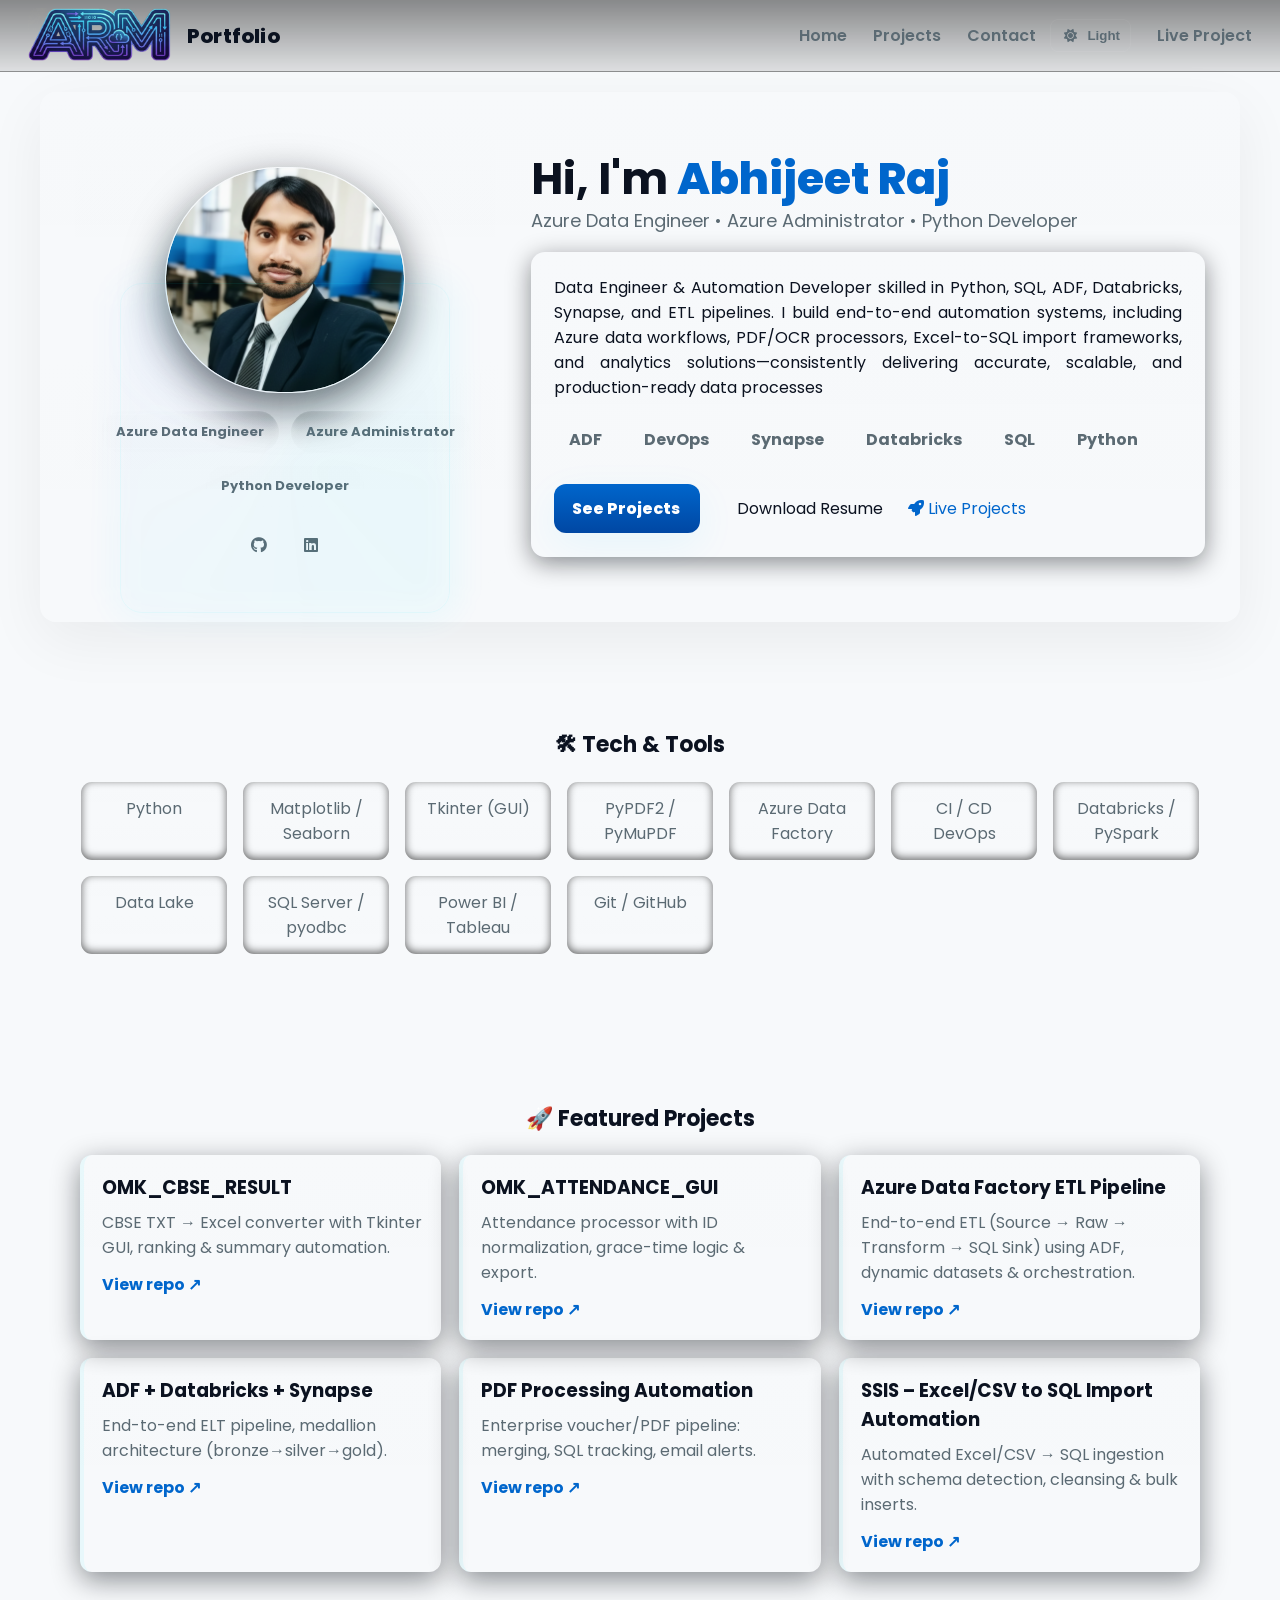
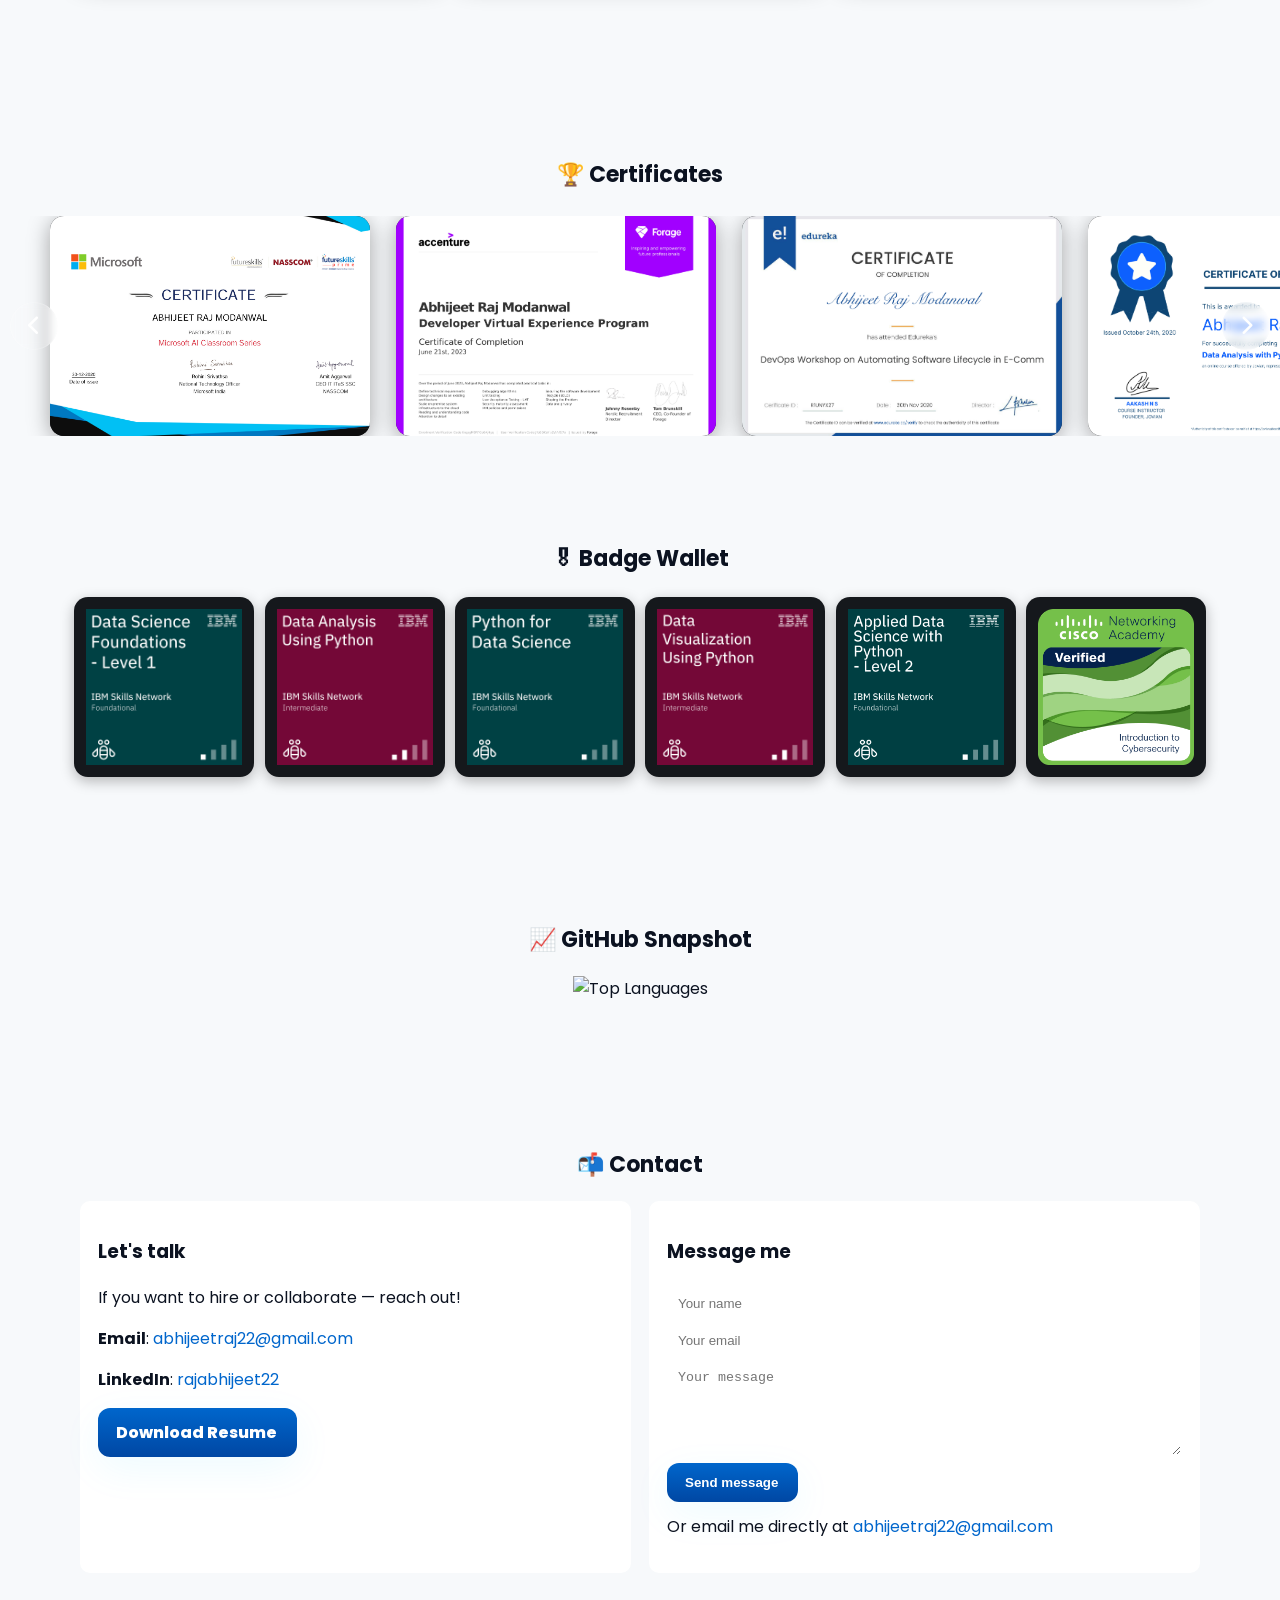
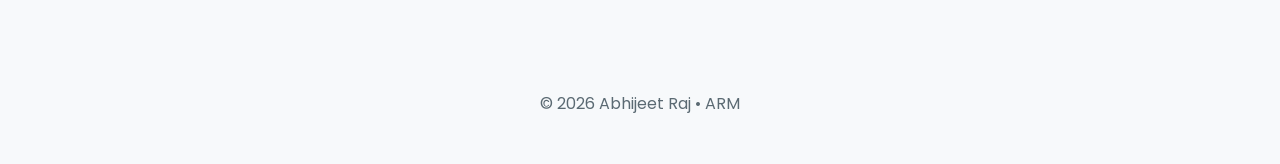
==== index.html @ b3da2319 "Update index.html" ====
<!doctype html>
<html lang="en">
<head>
  <meta charset="utf-8" />
  <meta name="viewport" content="width=device-width,initial-scale=1" />
  <title>Abhijeet Raj — Azure Data Engineer Azure Administrator & Python Developer</title>
  <meta name="description" content="Abhijeet Raj — Azure Data Engineer, Python developer, ETL, Pipelines, ADF, Databricks, Synapse, Blob Storage, Terraform, Power BI, Tableau, Git, GitHub, SQL Server, SQLite, pyodbc, SQL Agent." />
  <meta name="theme-color" content="#0b0d10" />

  <!-- Open Graph / Social -->
  <meta property="og:title" content="Abhijeet Raj — Azure Data Engineer Azure Administrator & Python Developer" />
  <meta property="og:description" content="Data Engineer & Automation Developer skilled in Python, SQL, ADF, Databricks, Synapse, and ETL pipelines. I build end-to-end automation systems, including Azure data workflows, PDF/OCR processors, Excel-to-SQL import frameworks, and analytics solutions—consistently delivering accurate, scalable, and production-ready data processes." />
  <meta name="keywords" content="Data Engineer, Automation Developer, skilled, Python, SQL, ADF, Databricks, Synapse, and, ETL, pipelines., build, end-to-end, automation systems, including, Azure, data, workflows, PDF, OCR, processors, Excel, SQL, import, frameworks, analytics, solutions, consistently, delivering, accurate, scalable, production, ready, data processes" />
  <meta name="author" content="Abhijeet Raj" />
  <meta property="og:type" content="website" />
  <meta property="og:url" content="https://abhijeetraj22.github.io/abhijeetraj22/" />
  <meta property="og:site_name" content="Abhijeet Raj Modanwal Portfolio" />
    <!-- Schema.org for Google -->
  <meta itemprop="name" content="Abhijeet Raj — Azure Data Engineer, Azure Administrator & Python Developer" />
  <meta itemprop="description" content="I build scalable Azure ETL/ELT pipelines, PDF/OCR automation, and data workflows using Python, SQL, ADF, Databricks and Synapse." />
    <!-- Use a FULL URL for the image -->
  <link itemprop="image" content="https://abhijeetraj22.github.io/abhijeetraj22/assets/images/arm_logo22.png" />
  <link rel="icon" type="image/png" sizes="32x32" href="https://abhijeetraj22.github.io/abhijeetraj22/assets/images/ARM_img.png" />
  <link rel="icon" type="image/png" sizes="16x16" href="https://abhijeetraj22.github.io/abhijeetraj22/assets/images/ARM_img.png" />
  <link rel="apple-touch-icon" sizes="180x180" href="https://abhijeetraj22.github.io/abhijeetraj22/assets/images/ARM_img.png" />
    <!-- Use a FULL URL for the image -->
  <meta property="og:image" content="https://abhijeetraj22.github.io/abhijeetraj22/assets/images/arm_logo22.png" />
  <meta property="og:image:type" content="image/png" />
  <meta property="og:image:width" content="1200" />
  <meta property="og:image:height" content="630" />
  <meta property="og:image:alt" content="Profile image of Abhijeet Raj — Azure Data Engineer & Python Developer" />
  <meta property="og:locale" content="en_IN" />

  <!-- Twitter Card -->
  <meta name="twitter:card" content="summary_large_image" />
  <meta name="twitter:title" content="Abhijeet Raj — Azure Data Engineer, Azure Administrator & Python Developer" />
  <meta name="twitter:description" content="I build scalable Azure ETL/ELT pipelines, PDF/OCR automation, and data workflows using Python, SQL, ADF, Databricks and Synapse." />
  <meta name="twitter:image" content="https://abhijeetraj22.github.io/abhijeetraj22/assets/images/arm_logo22.png" />

  <!-- Google fonts -->
  <link href="https://fonts.googleapis.com/css2?family=Poppins:wght@300;400;600;700&display=swap" rel="stylesheet">

  <!-- Font Awesome -->
  <link rel="stylesheet" href="https://cdnjs.cloudflare.com/ajax/libs/font-awesome/6.5.0/css/all.min.css">

  <!-- Stylesheet -->
  <link rel="stylesheet" href="assets/css/styles.css" />
</head>
<body>

  <!-- Particles background -->
  <div id="particles-js" aria-hidden="true"></div>

  <!-- Top navigation -->
  <nav class="nav" role="navigation" aria-label="Main navigation">
    <div class="nav-left">
      <img id="logo" src="assets/images/arm_logo22.png" alt="logo" onerror="this.style.display='none'"/>
      <a class="brand" href="index.html">Portfolio</a>
    </div>

    <div class="nav-right" role="menubar">
      <a role="menuitem" href="index.html">Home</a>
      <a role="menuitem" href="projects.html">Projects</a>
      <a role="menuitem" href="#contact">Contact</a>

      <!-- Theme toggle (dark/light) -->
      <button id="theme-toggle" class="theme-btn" aria-label="Toggle theme">
        <i id="theme-icon" class="fa fa-moon"></i>
        <span id="theme-text" style="font-weight:700">Dark</span>
      </button>

      <a role="menuitem" href="https://abhijeetraj22.github.io/live_projects/">Live Project</a>
    </div>
  </nav>

  <!-- HERO -->
  <header class="hero" role="banner">
    <div class="hero-inner container fade-in-up" role="region" aria-label="Introduction">
      <!-- LEFT: Profile visual (combined images) -->
      <div class="profile-card" aria-hidden="false">
        <!-- blurred saturated background uses proTest2.png -->
        <div class="profile-bg" style="background-image:url('assets/images/proTest2.png');" aria-hidden="true"></div>

        <!-- halo/texture (uses proTest.png for texture while main photo uses same image) -->
        <div class="profile-halo" aria-hidden="true"></div>

        <!-- animated frame ring -->
        <div class="animated-frame" aria-hidden="true"></div>

        <!-- inner content on top -->
        <div class="profile-inner">
          <div class="profile-frame" role="img" aria-label="Profile photo of Abhijeet Raj">
            <img src="assets/images/ARM_img.png" alt="Abhijeet Raj — profile" onerror="this.src='https://images.unsplash.com/photo-1544005313-94ddf0286df2?q=80&w=600&auto=format&fit=crop&ixlib=rb-4.0.3&s=8c1d6a3e2b8d3f2f9a85b1f2f3c4e6b7'">
          </div>

          <div class="profile-meta" role="list" aria-label="Roles">
            <div class="meta-pill" role="listitem">Azure Data Engineer</div>
            <div class="meta-pill" role="listitem">Azure Administrator</div>
            <div class="meta-pill" role="listitem">Python Developer</div>
            <!-- <div class="meta-pill" role="listitem">ETL</div>
            <div class="meta-pill" role="listitem">Power BI</div>-->
          </div>

          <div class="social-ico" aria-hidden="false">
            <a href="https://github.com/abhijeetraj22" target="_blank" rel="noopener" aria-label="GitHub"><i class="fab fa-github"></i></a>
            <a href="https://www.linkedin.com/in/rajabhijeet22" target="_blank" rel="noopener" aria-label="LinkedIn"><i class="fab fa-linkedin"></i></a>
          </div>
        </div>
      </div>

      <!-- RIGHT: Headline & CTA -->
      <div class="hero-right">
        <div class="hero-head">
          <h1>Hi, I'm <span class="title-strong">Abhijeet Raj</span></h1>
          <p class="lead">Azure Data Engineer  • Azure Administrator • Python Developer</p>
        </div>

        <div class="highlight-card" role="article" aria-label="Summary">
          <p style="margin:0 0 8px; text-align: justify;">Data Engineer & Automation Developer skilled in Python, SQL, ADF, Databricks, Synapse, and ETL pipelines. I build end-to-end automation systems, including Azure data workflows, PDF/OCR processors, Excel-to-SQL import frameworks, and analytics solutions—consistently delivering accurate, scalable, and production-ready data processes</p>

          <div class="skills-row" aria-hidden="false">
            <div class="chip">ADF</div>
            <div class="chip">DevOps</div>
            <div class="chip">Synapse</div>
            <div class="chip">Databricks</div>
            <div class="chip">SQL</div>
            <div class="chip">Python</div>
          </div>
          <div class="cta" style="margin-top:20px">
            <a class="btn" href="projects.html">See Projects</a>
            <a class="btn-outline" href="assets/images/AbhijeetRajModanwal.pdf" download>Download Resume</a>
              <!-- LIVE PROJECT BUTTON -->
            <a class="btn-live" href="https://abhijeetraj22.github.io/live_projects/" target="_blank" rel="noopener">
               <i class="fa-solid fa-rocket"></i> Live Projects
            </a>
          </div>
        </div>
      </div>
    </div>
  </header>

  <!-- Tech & Tools -->
  <section class="section container" aria-labelledby="skills-title">
    <h2 id="skills-title" class="section-title">🛠 Tech & Tools</h2>
    <div class="grid skills-grid" role="list">
      <div class="skill" role="listitem">Python</div>
      <div class="skill" role="listitem">Matplotlib / Seaborn</div>
      <div class="skill" role="listitem">Tkinter (GUI)</div>
      <div class="skill" role="listitem">PyPDF2 / PyMuPDF</div>
      <div class="skill" role="listitem">Azure Data Factory</div>
      <div class="skill" role="listitem">CI / CD DevOps</div>
      <div class="skill" role="listitem">Databricks / PySpark</div>
      <div class="skill" role="listitem">Data Lake</div>
      <div class="skill" role="listitem">SQL Server / pyodbc</div>
      <div class="skill" role="listitem">Power BI / Tableau</div>
      <div class="skill" role="listitem">Git / GitHub</div>
    </div>
  </section>

  <!-- Featured projects -->
  <section class="section container" aria-labelledby="projects-title">
    <h2 id="projects-title" class="section-title">🚀 Featured Projects</h2>
    <div class="projects-grid">
      <article class="proj-card">
        <h3>OMK_CBSE_RESULT</h3>
        <p>CBSE TXT → Excel converter with Tkinter GUI, ranking & summary automation.</p>
        <a class="link" href="https://github.com/abhijeetraj22/OMK_CBSE_RESULT" target="_blank" rel="noopener">View repo ↗</a>
      </article>

      <article class="proj-card">
        <h3>OMK_ATTENDANCE_GUI</h3>
        <p>Attendance processor with ID normalization, grace-time logic & export.</p>
        <a class="link" href="https://github.com/abhijeetraj22/OMK_ATTENDANCE_GUI" target="_blank" rel="noopener">View repo ↗</a>
      </article>

      <article class="proj-card">
        <h3>Azure Data Factory ETL Pipeline</h3>
        <p>End-to-end ETL (Source → Raw → Transform → SQL Sink) using ADF, dynamic datasets & orchestration.</p>
        <a class="link" href="https://github.com/abhijeetraj22/AzureDataFactoryETL-Project" target="_blank" rel="noopener">View repo ↗</a>
      </article>

      <article class="proj-card">
        <h3>ADF + Databricks + Synapse</h3>
        <p>End-to-end ELT pipeline, medallion architecture (bronze→silver→gold).</p>
        <a class="link" href="https://github.com/abhijeetraj22/Azure-Data-Pipeline-with-ADF-Databricks-Synapse" target="_blank" rel="noopener">View repo ↗</a>
      </article>

      <article class="proj-card">
        <h3>PDF Processing Automation</h3>
        <p>Enterprise voucher/PDF pipeline: merging, SQL tracking, email alerts.</p>
        <a class="link" href="https://github.com/abhijeetraj22/PDF-Processing-Automation-Ballard-Spahr-" target="_blank" rel="noopener">View repo ↗</a>
      </article>

      <article class="proj-card">
        <h3>SSIS – Excel/CSV to SQL Import Automation</h3>
        <p>Automated Excel/CSV → SQL ingestion with schema detection, cleansing & bulk inserts.</p>
        <a class="link" href="https://github.com/abhijeetraj22/Excel-CSV-to-SQL-Import-Automation" target="_blank" rel="noopener">View repo ↗</a>
      </article>
    </div>
  </section>

  <!-- Certificates Slider -->
  <section class="section container" aria-labelledby="skills-title"></section>
  <h2 class="section-title">🏆 Certificates</h2>
  <div class="cert-slider">
    <div class="cert-arrow left" id="cert-left"><i class="fa fa-chevron-left"></i></div>
    <div class="cert-arrow right" id="cert-right"><i class="fa fa-chevron-right"></i></div>

    <div class="cert-track" id="cert-track">
      
      <!-- Slide 1 -->
      <div class="cert-slide" data-link="">
        <img src="assets/images/Certificate/Microsoft_Certificate.jpg" alt="Deep Learning Certificate 3">
      </div>
      <!-- Slide 2 -->
      <div class="cert-slide" data-link="https://forage-uploads-prod.s3.amazonaws.com/completion-certificates/Accenture%20Nordics/PxenP4rHNE6Bh4nQz_Accenture%20Nordics_JYoSQCsYis2WNfS7e_1687340352254_completion_certificate.pdf">
        <img src="assets/images/Certificate/accenture_certificate.jpg" alt="Deep Learning Certificate 1">
      </div>

      <!-- Slide 3 -->
      <div class="cert-slide" data-link="https://www.edureka.co/lms/certificate/f158cc0b8099317b2bd20706a97b3116">
        <img src="assets/images/Certificate/edureka_certificate.jpg" alt="Deep Learning Certificate 2">
      </div>

      <!-- Slide 4 -->
      <div class="cert-slide" data-link="https://jovian.ai/certificate/MFQTGMRSGI">
        <img src="assets/images/Certificate/Jovian_certificate.jpg" alt="Deep Learning Certificate 3">
      </div> 
      
      <!-- Slide 5 -->
      <div class="cert-slide" data-link="https://forage-uploads-prod.s3.amazonaws.com/completion-certificates/Tata/MyXvBcppsW2FkNYCX_Tata_JYoSQCsYis2WNfS7e_1687176676853_completion_certificate.pdf">
        <img src="assets/images/Certificate/tata_certificate.jpg" alt="Deep Learning Certificate 3">
      </div>

      <!-- Slide 6 -->
      <div class="cert-slide" data-link="https://github.com/abhijeetraj22/Microsoft-Learn-AI-Skills-Challenge?tab=readme-ov-file">
        <img src="assets/images/Certificate/Microsoft_Learn_AI_Skills_Challenge.png" alt="Deep Learning Certificate 3">
      </div>

      <!-- Slide 7 -->
      <div class="cert-slide" data-link="https://jovian.ai/certificate/MFQTIMZUGY">
        <img src="assets/images/Certificate/jovian_DL_certificate.jpg" alt="Deep Learning Certificate 3">
      </div> 

      <!-- Add more slides easily -->
    </div>
  </div>
</section>

<section class="section container" id="badges">
  <h2 class="section-title">🎖 Badge Wallet</h2>

  <div class="badge-grid">
    <!-- Badge Item -->
    <a href="https://www.credly.com/badges/c41a3c56-22c8-40c7-a539-482e42f8c94c" target="_blank" class="badge-card" rel="noopener noreferrer">
      <img src="assets/images/Badge/IBM_DS_Foundation_Badge.png" alt="Badge 1">
    </a>

    <a href="https://www.credly.com/badges/489dec48-178a-4e06-9b0c-b6e43a2f98be" target="_blank" class="badge-card" rel="noopener noreferrer">
      <img src="assets/images/Badge/IBM_DA_Python_Badge.png" alt="Badge 2">
    </a>

    <a href="https://www.credly.com/badges/6e94b4c3-69ea-466d-aed5-c3a4d6748ba3" target="_blank" class="badge-card" rel="noopener noreferrer">
      <img src="assets/images/Badge/IBM_DS_Python_Badge.png" alt="Badge 3">
    </a>

    <a href="https://www.credly.com/badges/ff0b43e1-13e0-45e7-876c-7ce8c6194bcf" target="_blank" class="badge-card" rel="noopener noreferrer">
      <img src="assets/images/Badge/IBM_DV_Python_Badge.png" alt="Badge 4">
    </a>

    <a href="https://www.credly.com/badges/03909557-b003-4089-995f-2289c4c92cd1" target="_blank" class="badge-card" rel="noopener noreferrer">
      <img src="assets/images/Badge/IBM_DS2_Python_Badge.png" alt="Badge 5">
    </a>

    <a href="https://www.credly.com/badges/abe54da5-29b2-47fc-b5f9-1bf09c5ed11f" target="_blank" class="badge-card" rel="noopener noreferrer">
      <img src="assets/images/Badge/Cisco_Networking_Badge.png" alt="Badge 6">
    </a>

    <!-- Add more badges easily -->
  </div>
</section>

<!-- Modal Viewer -->
<div id="img-modal" class="img-modal hidden">
  <span class="close-modal">&times;</span>
  <img class="modal-content" id="modal-img">
</div>

  <!-- GitHub Stats -->
  <section class="section container">
    <h2 class="section-title">📈 GitHub Snapshot</h2>
    <div class="stats-row" align="center">
      <img src="https://github-readme-stats.vercel.app/api/top-langs/?username=abhijeetraj22&layout=compact&theme=dark" alt="Top Languages" loading="lazy" referrerpolicy="no-referrer"/>
    </div>
  </section>

  <!-- Contact -->
  <section id="contact" class="section container" aria-labelledby="contact-title">
    <h2 id="contact-title" class="section-title">📬 Contact</h2>

    <div class="contact-grid">
      <div class="contact-card">
        <h3>Let's talk</h3>
        <p>If you want to hire or collaborate — reach out!</p>
        <p><strong>Email</strong>: <a href="mailto:abhijeetraj22@gmail.com">abhijeetraj22@gmail.com</a></p>
        <p><strong>LinkedIn</strong>: <a href="https://www.linkedin.com/in/rajabhijeet22" target="_blank" rel="noopener">rajabhijeet22</a></p>
        <a class="btn" href="assets/images/Abhijeet_Raj_Modanwal.pdf" download>Download Resume</a>
      </div>

      <div class="contact-card">
        <h3>Message me</h3>

        <form id="contact-form" action="https://formspree.io/f/xgvjjoza" method="POST" novalidate>
          <label>
            <input type="text" id="name" name="name" placeholder="Your name" required aria-required="true" />
            <span class="error" id="name-error" aria-live="polite"></span>
          </label>

          <label>
            <input type="email" id="email" name="email" placeholder="Your email" required aria-required="true" />
            <span class="error" id="email-error" aria-live="polite"></span>
          </label>

          <label>
            <textarea id="message" name="message" placeholder="Your message" rows="5" required aria-required="true"></textarea>
            <span class="error" id="message-error" aria-live="polite"></span>
          </label>

          <button id="send-btn" class="btn" type="submit" aria-label="Send message">
            <span class="btn-text">Send message</span>
            <span class="loader" id="btn-loader" role="status" aria-hidden="true"></span>
          </button>

          <p class="muted" style="margin-top:12px">Or email me directly at <a href="mailto:abhijeetraj22@gmail.com">abhijeetraj22@gmail.com</a></p>
        </form>

        <!-- success popup -->
        <div id="success-popup" class="popup hidden" role="dialog" aria-modal="true" aria-hidden="true">
          <div class="popup-content">
            <h3>Message Sent 🎉</h3>
            <p>Thank you! I’ll get back to you soon.</p>
            <button class="btn" id="close-popup">Close</button>
          </div>
        </div>
      </div>
    </div>
  </section>

  <footer class="footer" role="contentinfo">
    <p>© <span id="year"></span> Abhijeet Raj • ARM </p>
  </footer>

  <!-- particles.js (CDN) -->
  <script src="https://cdn.jsdelivr.net/npm/particles.js@2.0.0/particles.min.js" defer></script>

  <script src="assets/js/main.js" defer></script>
</body>
</html>
---- assets/css/styles.css ----
:root {
  --bg: #0b0d10;
  --card: #0f1720;
  --muted: #9aa0a6;
  --accent: #00e6ff; /* neon cyan */
  --accent-2: #6a9cff; /* soft blue */
  --text: #e9eef5;
  --glass: rgba(255, 255, 255, 0.03);
  --shadow-strong: rgba(2, 8, 20, 0.7);
}

/* LIGHT THEME (will be toggled with JS) */
:root.light {
  --bg: #f7f9fb;
  --card: #ffffff;
  --muted: #5b6a73;
  --accent: #0066cc;
  --accent-2: #0047a3;
  --text: #0b1220;
  --glass: rgba(0, 0, 0, 0.03);
  --shadow-strong: rgba(0, 0, 0, 0.06);
}

* {
  box-sizing: border-box;
}
html,
body {
  height: 100%;
  margin: 0;
  font-family: "Poppins", sans-serif;
  background: var(--bg);
  color: var(--text);
  -webkit-font-smoothing: antialiased;
  transition:
    background 0.28s ease,
    color 0.28s ease;
}
a {
  color: var(--accent);
  text-decoration: none;
}
img {
  max-width: 100%;
  display: block;
}
.container {
  max-width: 1200px;
  margin: 0 auto;
  padding: 40px;
}

/* particles layer - behind content */
#particles-js {
  position: fixed;
  inset: 0;
  z-index: -2;
  pointer-events: none;
}

/* nav */
.nav {
  position: fixed;
  top: 0;
  left: 0;
  right: 0;
  height: 72px;
  display: flex;
  align-items: center;
  justify-content: space-between;
  padding: 0 28px;
  background: linear-gradient(180deg, rgba(0, 0, 0, 0.45), rgba(0, 0, 0, 0.1));
  z-index: 60;
  border-bottom: 1px solid rgba(255, 255, 255, 0.03);
}
.nav .nav-left {
  display: flex;
  align-items: center;
  gap: 14px;
}
.nav img#logo {
  height: 55px;
  width: 145px;
  border-radius: 8px;
  object-fit: cover;
}
.brand {
  font-weight: 800;
  color: var(--text);
  font-size: 20px;
  letter-spacing: 0.2px;
}
.nav .nav-right {
  display: flex;
  align-items: center;
  gap: 14px;
}
.nav .nav-right a {
  margin-left: 12px;
  color: var(--muted);
  font-weight: 600;
}
.theme-btn {
  background: transparent;
  border: 1px solid rgba(255, 255, 255, 0.04);
  padding: 8px 10px;
  border-radius: 8px;
  cursor: pointer;
  color: var(--muted);
  display: inline-flex;
  align-items: center;
  gap: 8px;
}
.theme-btn i {
  width: 18px;
  text-align: center;
}

/* hero (merged premium design) */
.hero {
  min-height: 560px;
  display: flex;
  align-items: center;
  justify-content: center;
  padding-top: 92px;
  position: relative;
  z-index: 2;
}
.hero-inner {
  display: grid;
  grid-template-columns: 420px 1fr;
  gap: 36px;
  align-items: center;
  padding: 34px;
  border-radius: 16px;
  background: linear-gradient(
    180deg,
    rgba(255, 255, 255, 0.01),
    rgba(255, 255, 255, 0.005)
  );
  border: 1px solid rgba(255, 255, 255, 0.03);
  box-shadow: 0 18px 60px var(--shadow-strong);
  transition: transform 0.45s ease;
}
.hero-inner:hover {
  transform: translateY(-4px);
}

/* Left profile card */
.profile-card {
  position: relative;
  width: 100%;
  height: 460px;
  border-radius: 18px;
  padding: 22px;
  background: linear-gradient(
    180deg,
    rgba(255, 255, 255, 0.01),
    rgba(255, 255, 255, 0.005)
  );
  display: flex;
  flex-direction: column;
  align-items: center;
  justify-content: flex-start;
  overflow: visible;
}
.profile-bg {
  position: absolute;
  inset: 18px;
  border-radius: 14px;
  overflow: hidden;
  filter: blur(18px) saturate(1.05) brightness(0.34);
  opacity: 0.95;
  transform: scale(1.03);
  z-index: 1;
  background-size: cover;
  background-position: center center;
}
.profile-inner {
  position: relative;
  z-index: 3;
  width: 100%;
  height: 100%;
  display: flex;
  flex-direction: column;
  align-items: center;
  justify-content: center;
  padding-top: 18px;
}
.profile-frame {
  position: relative;
  width: 240px;
  height: 240px;
  border-radius: 999px;
  display: inline-flex;
  align-items: center;
  justify-content: center;
  overflow: hidden;
  box-shadow: 0 14px 40px rgba(3, 8, 15, 0.6);
  background: linear-gradient(
    180deg,
    rgba(255, 255, 255, 0.02),
    rgba(255, 255, 255, 0.01)
  );
  border: 1px solid rgba(255, 255, 255, 0.03);
  transition: transform 0.6s cubic-bezier(0.2, 0.9, 0.2, 1);
}
.profile-frame img {
  width: 100%;
  height: 100%;
  object-fit: cover;
  border-radius: 999px;
  display: block;
}
.profile-frame:hover {
  transform: translateY(-8px) rotate(-1deg) scale(1.02);
}

/* halo + texture (combines both images) */
.profile-halo {
  position: absolute;
  inset: calc(50% - 150px) auto auto calc(50% - 150px);
  width: 300px;
  height: 300px;
  border-radius: 999px;
  pointer-events: none;
  z-index: 2;
  mix-blend-mode: screen;
  opacity: 0.95;
}
.profile-halo::before {
  content: "";
  position: absolute;
  inset: 0;
  border-radius: 999px;
  background: radial-gradient(
    circle at 30% 20%,
    rgba(0, 230, 255, 0.2),
    rgba(106, 156, 255, 0.06) 28%,
    transparent 48%
  );
  filter: blur(18px);
}
.profile-halo::after {
  content: "";
  position: absolute;
  inset: 0;
  border-radius: 999px;
  background-image: url("assets/images/proTest.png");
  background-size: cover;
  background-position: center;
  opacity: 0.08;
  filter: blur(6px) contrast(1.04);
}

/* animated rotating frame (outer) */
.animated-frame {
  position: absolute;
  z-index: 4;
  width: 330px;
  height: 330px;
  border-radius: 22px;
  left: 50%;
  top: 34%;
  transform: translateX(-50%);
  pointer-events: none;
  display: block;
  filter: blur(0.6px);
  border: 1px solid rgba(0, 230, 255, 0.06);
}
.animated-frame::before {
  content: "";
  position: absolute;
  inset: -10px;
  border-radius: 28px;
  background: conic-gradient(
    from 120deg,
    rgba(0, 230, 255, 0.06),
    rgba(106, 156, 255, 0.04),
    rgba(0, 230, 255, 0.06)
  );
  filter: blur(18px);
  opacity: 0.9;
  animation: spinFrame 10s linear infinite;
}
@keyframes spinFrame {
  0% {
    transform: rotate(0deg);
  }
  100% {
    transform: rotate(360deg);
  }
}

.profile-meta {
  margin-top: 18px;
  display: flex;
  gap: 12px;
  flex-wrap: wrap;
  justify-content: center;
}
.meta-pill {
  background: linear-gradient(
    180deg,
    rgba(255, 255, 255, 0.008),
    rgba(255, 255, 255, 0.004)
  );
  padding: 10px 14px;
  border-radius: 999px;
  border: 1px solid rgba(255, 255, 255, 0.03);
  font-weight: 700;
  color: var(--muted);
  font-size: 13px;
  backdrop-filter: blur(4px);
}

.social-ico {
  display: flex;
  gap: 12px;
  margin-top: 18px;
}
.social-ico a {
  width: 40px;
  height: 40px;
  border-radius: 10px;
  background: rgba(255, 255, 255, 0.018);
  display: inline-flex;
  align-items: center;
  justify-content: center;
  color: var(--muted);
  border: 1px solid rgba(255, 255, 255, 0.02);
  transition: transform 0.22s ease;
}
.social-ico a:hover {
  transform: translateY(-4px);
  color: var(--accent);
}
.hidden {
  display: none !important;
}

/* RIGHT column */
.hero-head h1 {
  font-size: 44px;
  margin: 0 0 6px;
  line-height: 1.02;
}
.hero-head .title-strong {
  color: var(--accent);
  font-weight: 800;
}
.lead {
  color: var(--muted);
  margin-top: 6px;
  font-size: 18px;
}
.highlight-card {
  background: linear-gradient(
    180deg,
    rgba(255, 255, 255, 0.012),
    rgba(255, 255, 255, 0.006)
  );
  padding: 22px;
  border-radius: 14px;
  border: 1px solid rgba(255, 255, 255, 0.03);
  margin-top: 18px;
  box-shadow: 0 6px 24px rgba(2, 6, 12, 0.45);
}
.skills-row {
  display: flex;
  gap: 12px;
  flex-wrap: wrap;
  margin-top: 16px;
}
.chip {
  background: transparent;
  border: 1px solid rgba(255, 255, 255, 0.04);
  padding: 10px 14px;
  border-radius: 12px;
  color: var(--muted);
  font-weight: 700;
}
.cta {
  margin-top: 20px;
}
.btn {
  display: inline-block;
  padding: 12px 20px;
  border-radius: 12px;
  background: linear-gradient(180deg, var(--accent), var(--accent-2));
  color: rgb(255, 255, 255);
  padding-left: 18px;
  font-weight: 800;
  margin-right: 12px;
  border: none;
  cursor: pointer;
  box-shadow: 0 12px 40px rgba(0, 200, 255, 0.07);
  transition: transform 0.18s ease;
}
.btn:hover {
  transform: translateY(-4px);
}
.btn-outline {
  display: inline-block;
  padding: 12px 20px;
  border-radius: 12px;
  background: transparent;
  color: var(--text);
  border: 1px solid rgba(255, 255, 255, 0.04);
}

/* Projects & skills section */
.section {
  margin-top: 48px;
}
.section-title {
  text-align: center;
  font-size: 22px;
  margin-bottom: 20px;
}
.skills-grid {
  display: grid;
  grid-template-columns: repeat(auto-fit, minmax(140px, 1fr));
  gap: 14px;
}
.skill {
  background: linear-gradient(
    180deg,
    rgba(255, 255, 255, 0.015),
    rgba(255, 255, 255, 0.008)
  );
  padding: 14px;
  border-radius: 12px;
  text-align: center;
  color: var(--muted);
  box-shadow: inset 0 -2px 8px rgba(0, 0, 0, 0.6);
  border: 1px solid rgba(255, 255, 255, 0.02);
  transition: transform 0.2s ease;
}
.skill:hover {
  transform: translateY(-6px);
}
.projects-grid {
  display: grid;
  grid-template-columns: repeat(3, 1fr); /* ALWAYS 3 CARDS ON DESKTOP */
  gap: 18px;
  margin-top: 12px;
}

/* Tablet: 2 cards */
@media (max-width: 900px) {
  .projects-grid {
    grid-template-columns: repeat(2, 1fr);
  }
}

/* Mobile: 1 card */
@media (max-width: 560px) {
  .projects-grid {
    grid-template-columns: repeat(1, 1fr);
  }
}

.proj-card {
  background: linear-gradient(
    180deg,
    rgba(255, 255, 255, 0.01),
    rgba(255, 255, 255, 0.006)
  );
  padding: 18px;
  border-radius: 12px;
  border-left: 4px solid rgba(0, 230, 255, 0.06);
  box-shadow: 0 8px 28px rgba(3, 8, 15, 0.45);
  transition:
    transform 0.22s ease,
    box-shadow 0.22s ease;
}
.proj-card:hover {
  transform: translateY(-8px);
  box-shadow: 0 18px 50px rgba(3, 8, 15, 0.55);
}
.proj-card h3 {
  margin: 0 0 8px;
}
.proj-card p {
  color: var(--muted);
  margin: 0 0 12px;
}
.proj-card a {
  color: var(--accent);
  font-weight: 700;
}

/* Certificate Slider */
.cert-slider {
  position: relative;
  width: 100%;
  overflow: hidden;
  margin-top: 25px;
  padding: 0 50px; /* gives breathing space for arrows */
}

.cert-track {
  display: flex;
  gap: 26px; /* increased gap */
  transition: transform 0.4s ease;
}

/* Bigger Slide Cards */
.cert-slide {
  min-width: 320px; /* bigger width */
  height: 220px; /* bigger height */
  border-radius: 14px;
  background: #15181c;
  overflow: hidden;
  cursor: pointer;
  box-shadow: 0 4px 22px rgba(0, 0, 0, 0.35);
  transition: transform 0.25s ease;
}

.cert-slide:hover {
  transform: scale(1.04);
}

.cert-slide img {
  width: 100%;
  height: 100%;
  object-fit: cover;
}

/* Transparent Arrow Buttons (moved inward) */
.cert-arrow {
  position: absolute;
  top: 50%;
  transform: translateY(-50%);
  background: rgba(255, 255, 255, 0.1);
  border: 1px solid rgba(255, 255, 255, 0.18);
  width: 48px;
  height: 48px;
  border-radius: 50%;
  display: flex;
  justify-content: center;
  align-items: center;
  cursor: pointer;
  backdrop-filter: blur(4px);
  transition: 0.25s;
  z-index: 50;
}

.cert-arrow:hover {
  background: rgba(255, 255, 255, 0.2);
}

.cert-arrow i {
  color: white;
  font-size: 20px;
}

/* Adjusted arrow positions inward */
.cert-arrow.left {
  left: 10px;
}

.cert-arrow.right {
  right: 10px;
}

/* Badge Wallet Section */
#badges {
  text-align: center;
}

.badge-grid {
  display: grid;
  grid-template-columns: repeat(auto-fit, minmax(140px, 1fr));
  gap: 22px;
  margin-top: 22px;
  justify-items: center;
}

/* Fixed-size clean badge card */
.badge-card {
  width: 180px; /* fix width */
  height: 180px; /* fix height */
  background: var(--bg-secondary, #15181c);
  padding: 12px;
  border-radius: 14px;
  box-shadow: 0 4px 14px rgba(0, 0, 0, 0.28);
  transition:
    transform 0.25s ease,
    box-shadow 0.25s ease;
  display: flex;
  justify-content: center;
  align-items: center;
  overflow: hidden; /* prevents image overflow */
}

/* Hover animation */
.badge-card:hover {
  transform: scale(1.1);
  box-shadow: 0 6px 22px rgba(0, 0, 0, 0.38);
}

/* Perfect image fit */
.badge-card img {
  width: 100%;
  height: 100%;
  object-fit: contain; /* keeps original shape */
  object-position: center;
  pointer-events: none;
}

/* Contact cards */
.contact-grid {
  display: grid;
  grid-template-columns: 1fr 1fr;
  gap: 18px;
}
.contact-card {
  background: var(--card);
  padding: 18px;
  border-radius: 10px;
  position: relative;
  z-index: 2;
}
.contact-card input,
.contact-card textarea {
  width: 100%;
  padding: 10px;
  border-radius: 8px;
  border: 1px solid rgba(255, 255, 255, 0.04);
  background: transparent;
  color: var(--text);
}

/* footer */
.footer {
  padding: 32px;
  color: var(--muted);
  text-align: center;
  background: transparent;
  margin-top: 30px;
}

/* responsive */
@media (max-width: 1040px) {
  .hero-inner {
    grid-template-columns: 1fr;
    gap: 22px;
    padding: 24px;
  }
  .profile-card {
    height: auto;
    padding-bottom: 24px;
  }
  .animated-frame {
    display: none;
  }
  .profile-frame {
    width: 200px;
    height: 200px;
  }
}
@media (max-width: 560px) {
  .hero-head h1 {
    font-size: 28px;
  }
  .container {
    padding: 18px;
  }
  .nav {
    padding: 0 12px;
  }
  .nav .nav-right a {
    display: none;
  }
}

/* subtle entrances */
.fade-in-up {
  opacity: 0;
  transform: translateY(10px);
  animation: fadeUp 0.7s ease forwards;
}
@keyframes fadeUp {
  to {
    opacity: 1;
    transform: none;
  }
}

/* accessible focus */
a:focus,
button:focus,
input:focus,
textarea:focus {
  outline: 3px solid rgba(0, 230, 255, 0.12);
  outline-offset: 2px;
}

/* ===== POSITION LAYOUT ONLY ===== */

.card {
  max-width: 980px;
  margin: 120px auto;
}

/* Top upload row */
.upload-row {
  display: grid;
  grid-template-columns: 1fr 1fr;
  gap: 80px;
  margin-bottom: 40px;
}

/* Upload blocks */
.upload-block {
  text-align: center;
}

/* Center sections */
.center-block {
  text-align: center;
  margin: 28px 0;
}

.center-block select {
  max-width: 220px;
  margin: auto;
}

/* Center buttons */
.btn-center {
  display: block;
  margin: 20px auto;
  min-width: 260px;
}

/* ===== TWO COLUMN ALIGNMENT (EXACT LIKE SHEET SELECT) ===== */

.match-grid {
  display: grid;
  grid-template-columns: 1fr 1fr;
  gap: 24px;
  margin-top: 20px;
}

.match-grid select {
  width: 100%;
}

/* Mobile view – Contact section single column */
@media (max-width: 768px) {
  .contact-grid {
    grid-template-columns: 1fr;
  }
}

.stats-row {
  display: flex;
  justify-content: center;
  align-items: center;
  margin-top: 18px;
}
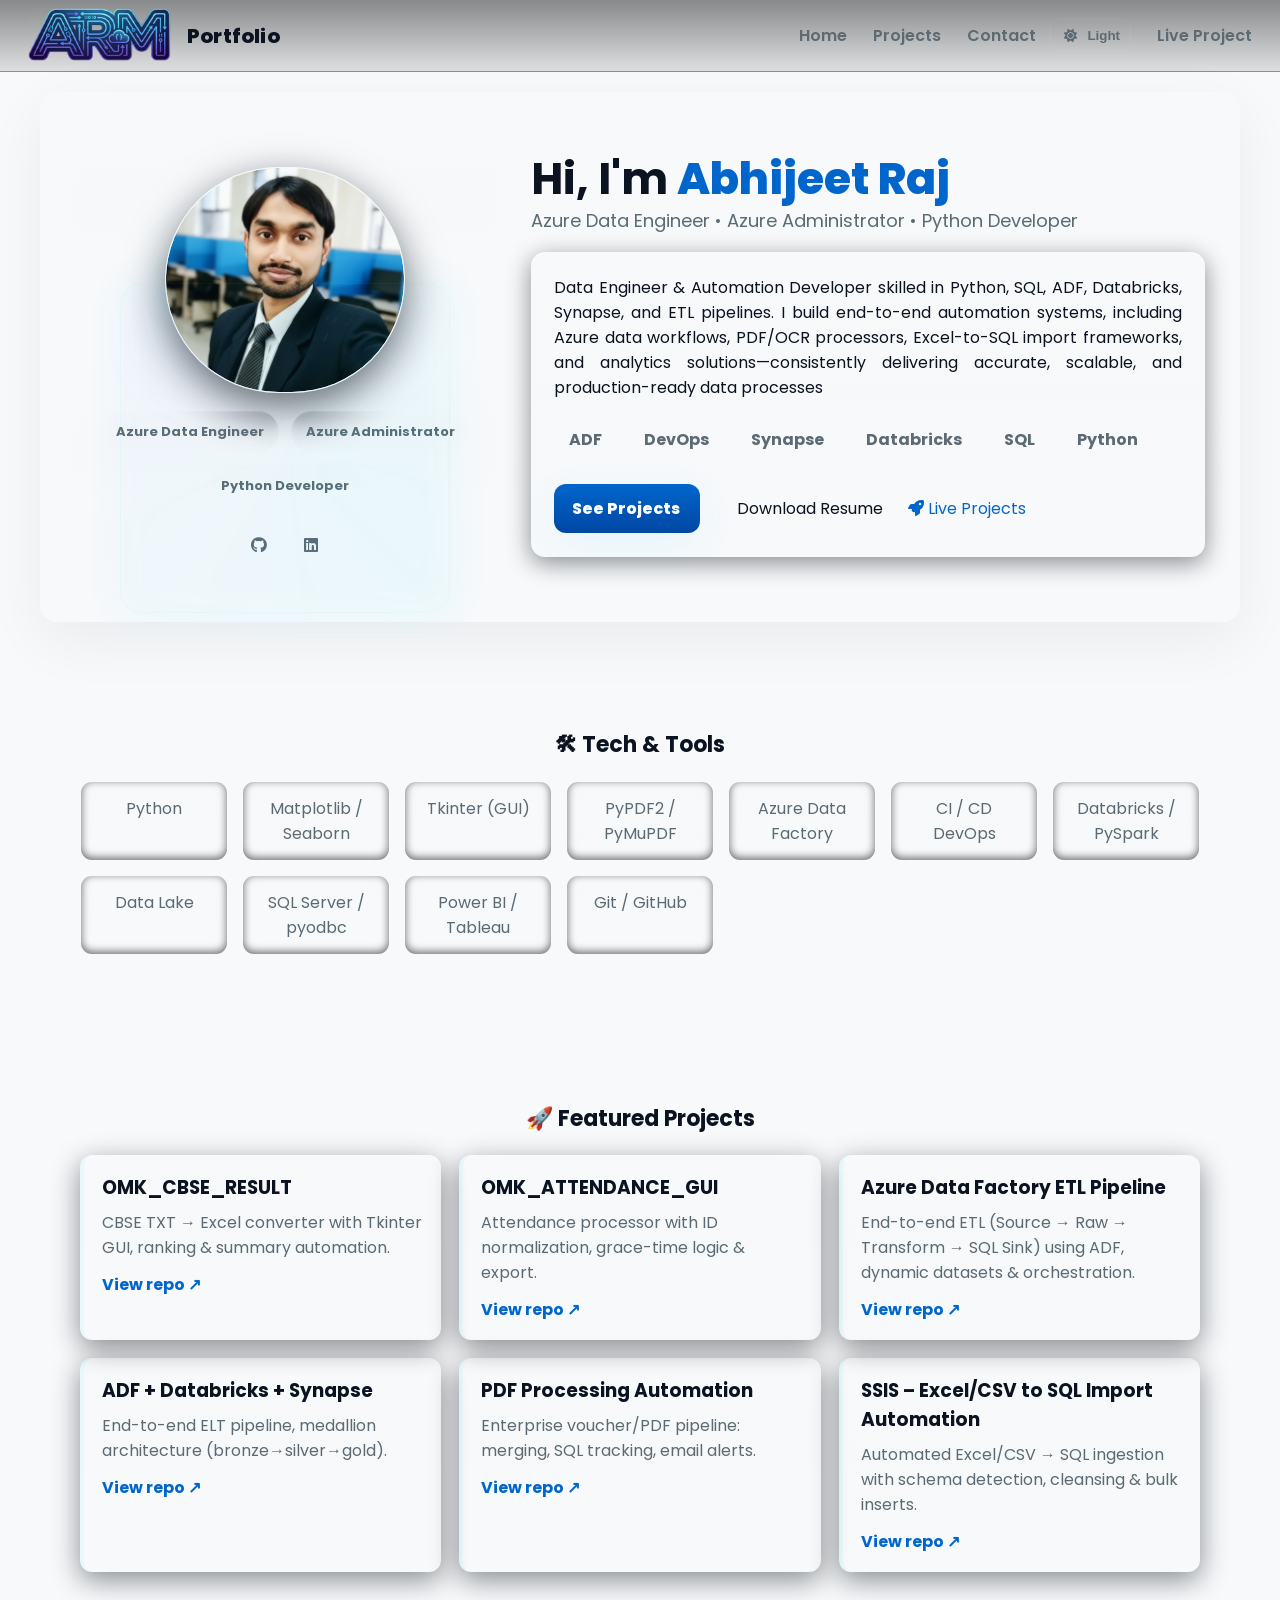
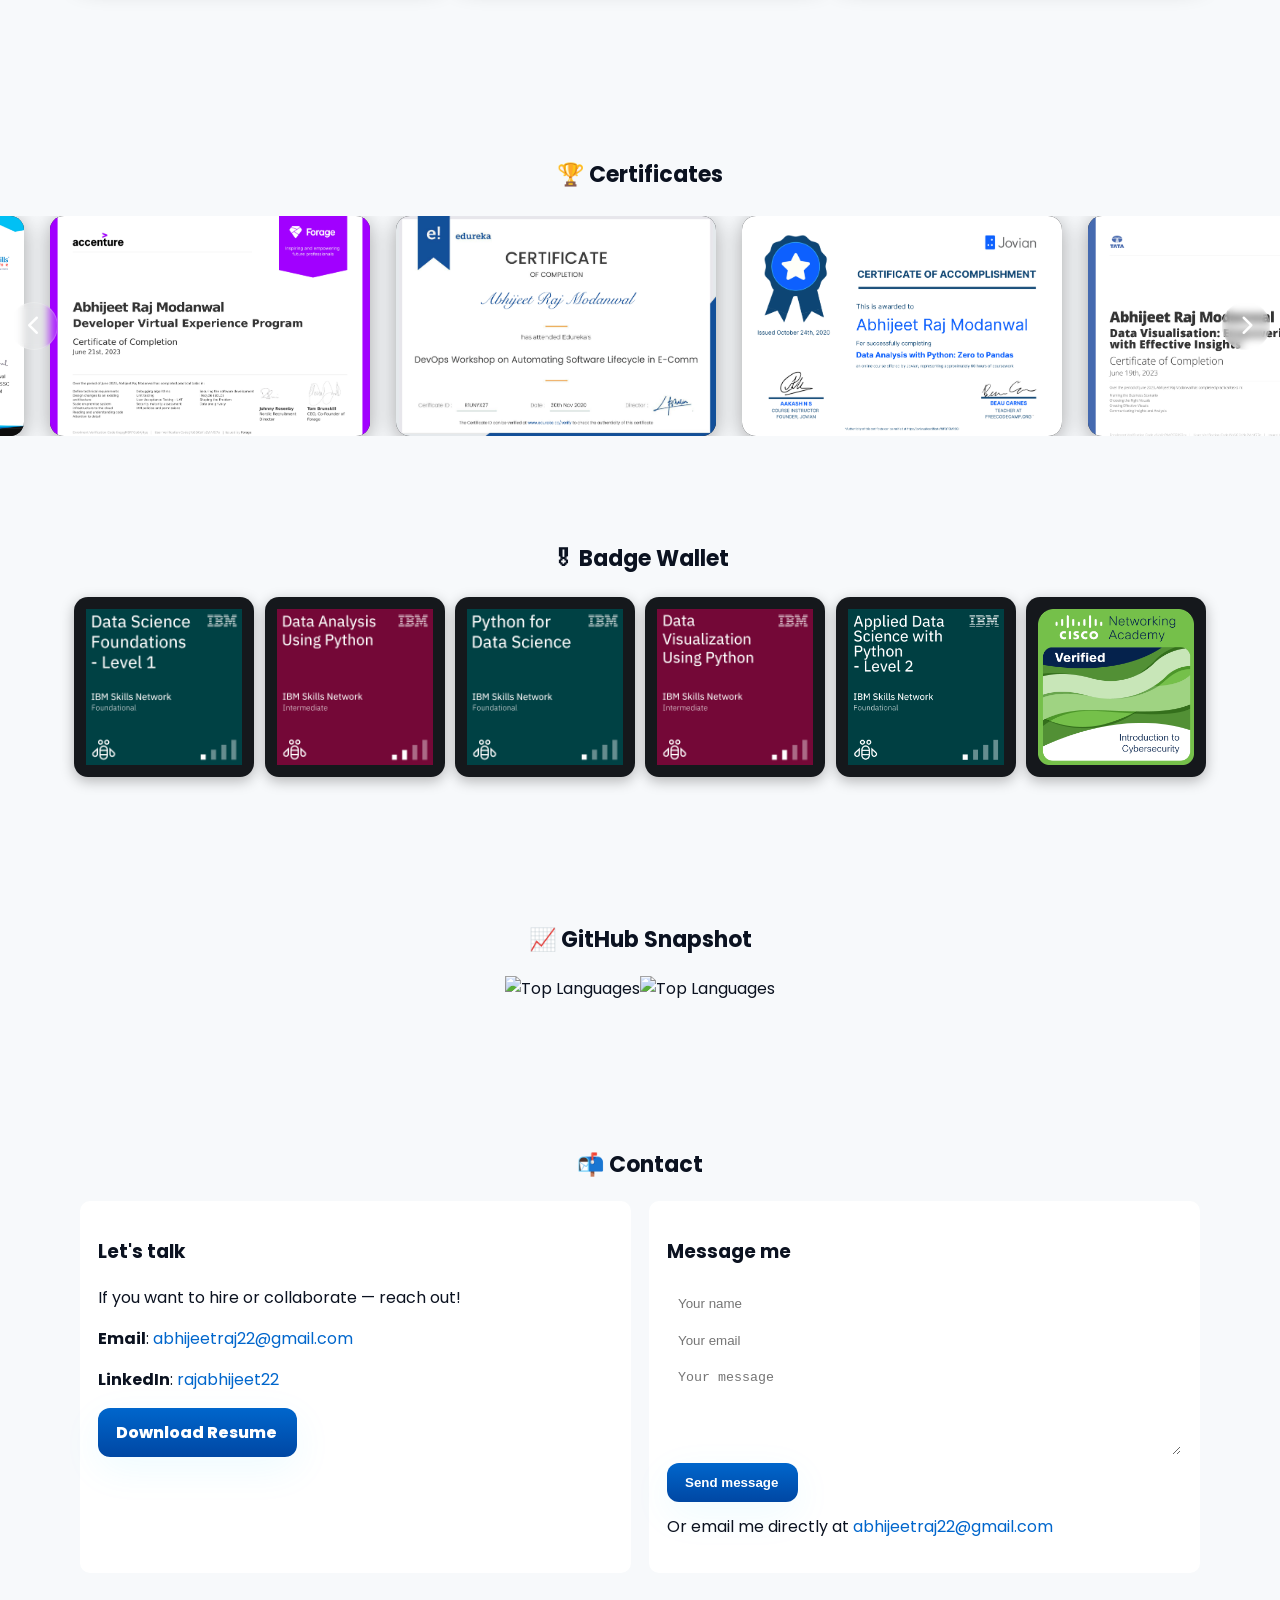
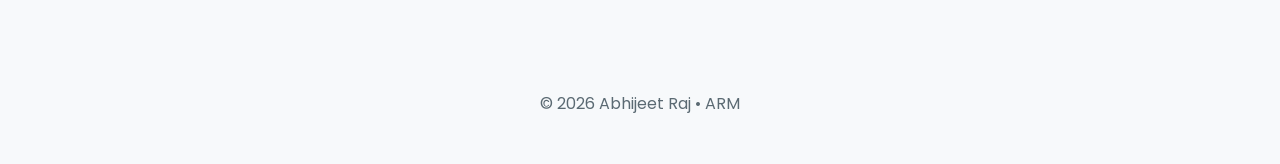
==== commit 0e877381: "Update index.html" ====
--- a/index.html
+++ b/index.html
@@ -290,6 +290,7 @@
   <section class="section container">
     <h2 class="section-title">📈 GitHub Snapshot</h2>
     <div class="stats-row" align="center">
+      <img src="https://github-readme-stats-fast.vercel.app/api/top-langs?username=abhijeetraj22&layout=compact&theme=dark" alt="Top Languages" loading="lazy" referrerpolicy="no-referrer"/>
       <img src="https://github-readme-stats.vercel.app/api/top-langs/?username=abhijeetraj22&layout=compact&theme=dark" alt="Top Languages" loading="lazy" referrerpolicy="no-referrer"/>
     </div>
   </section>
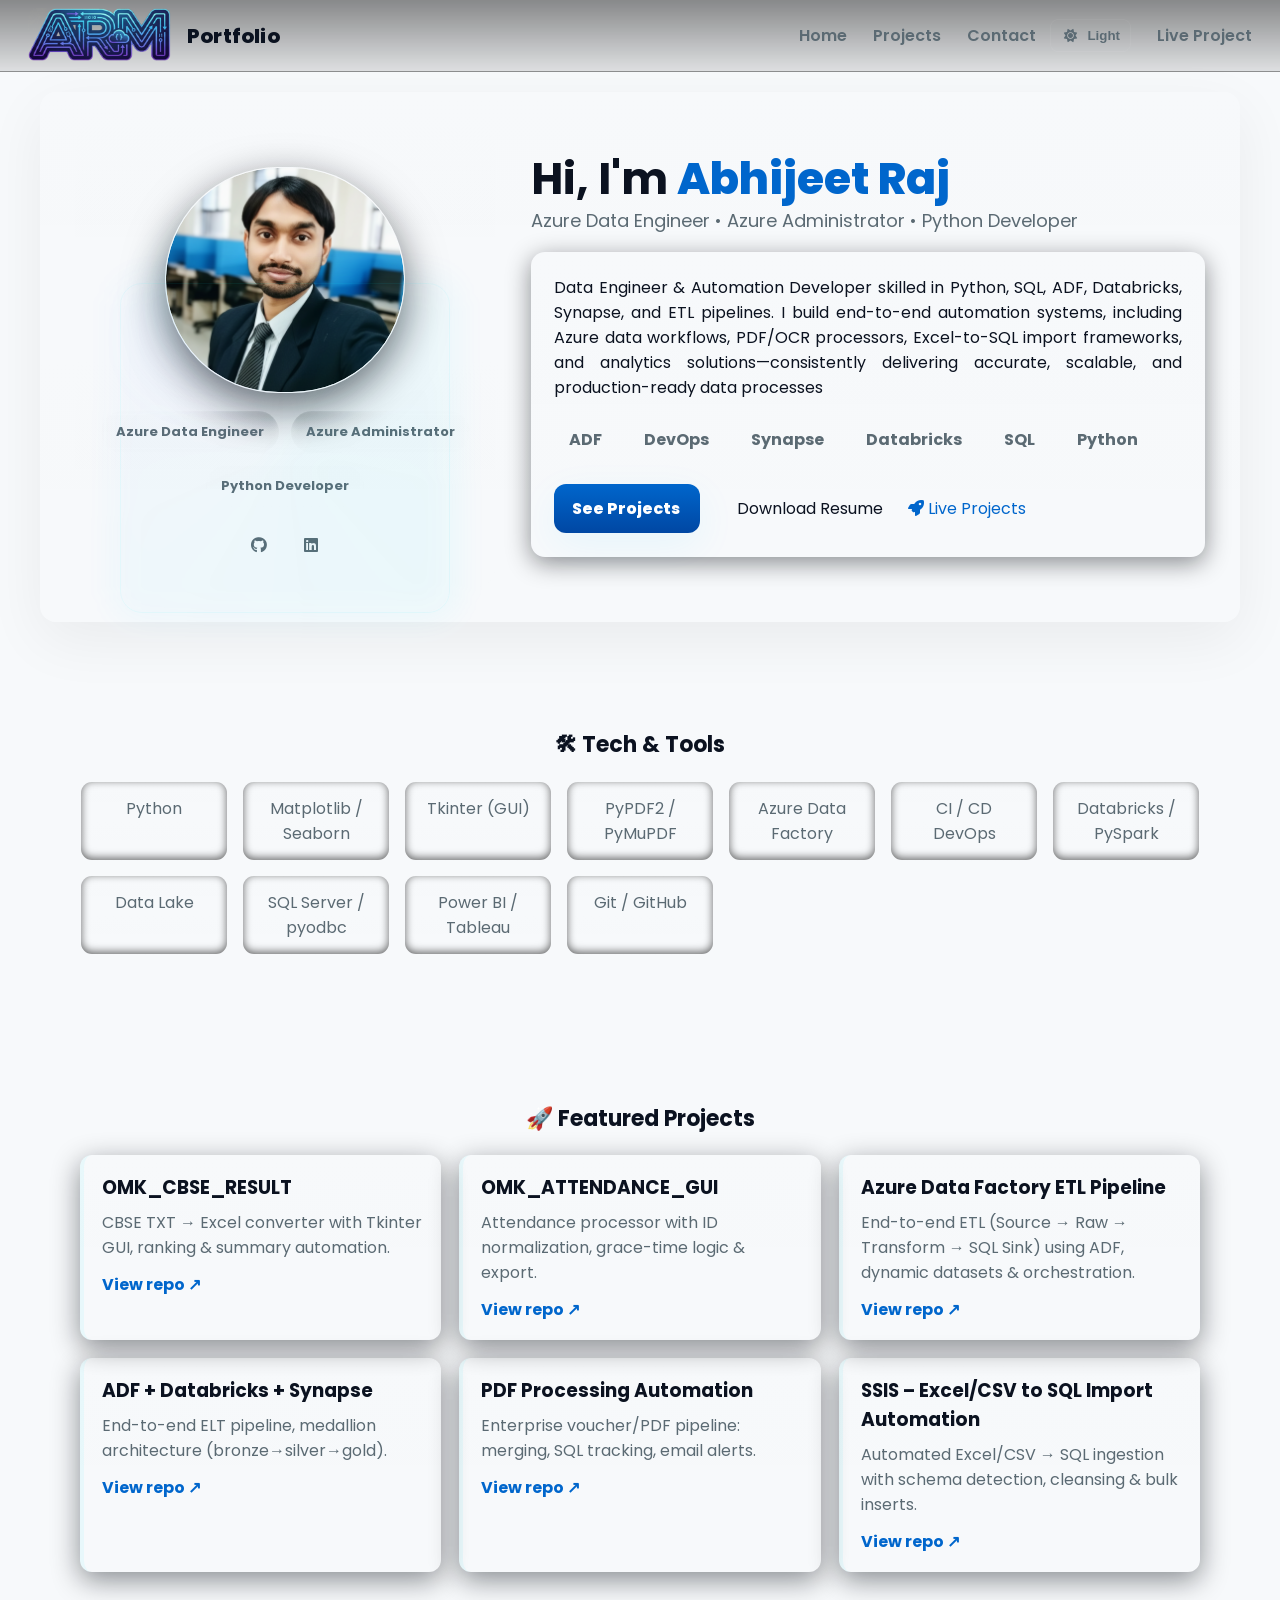
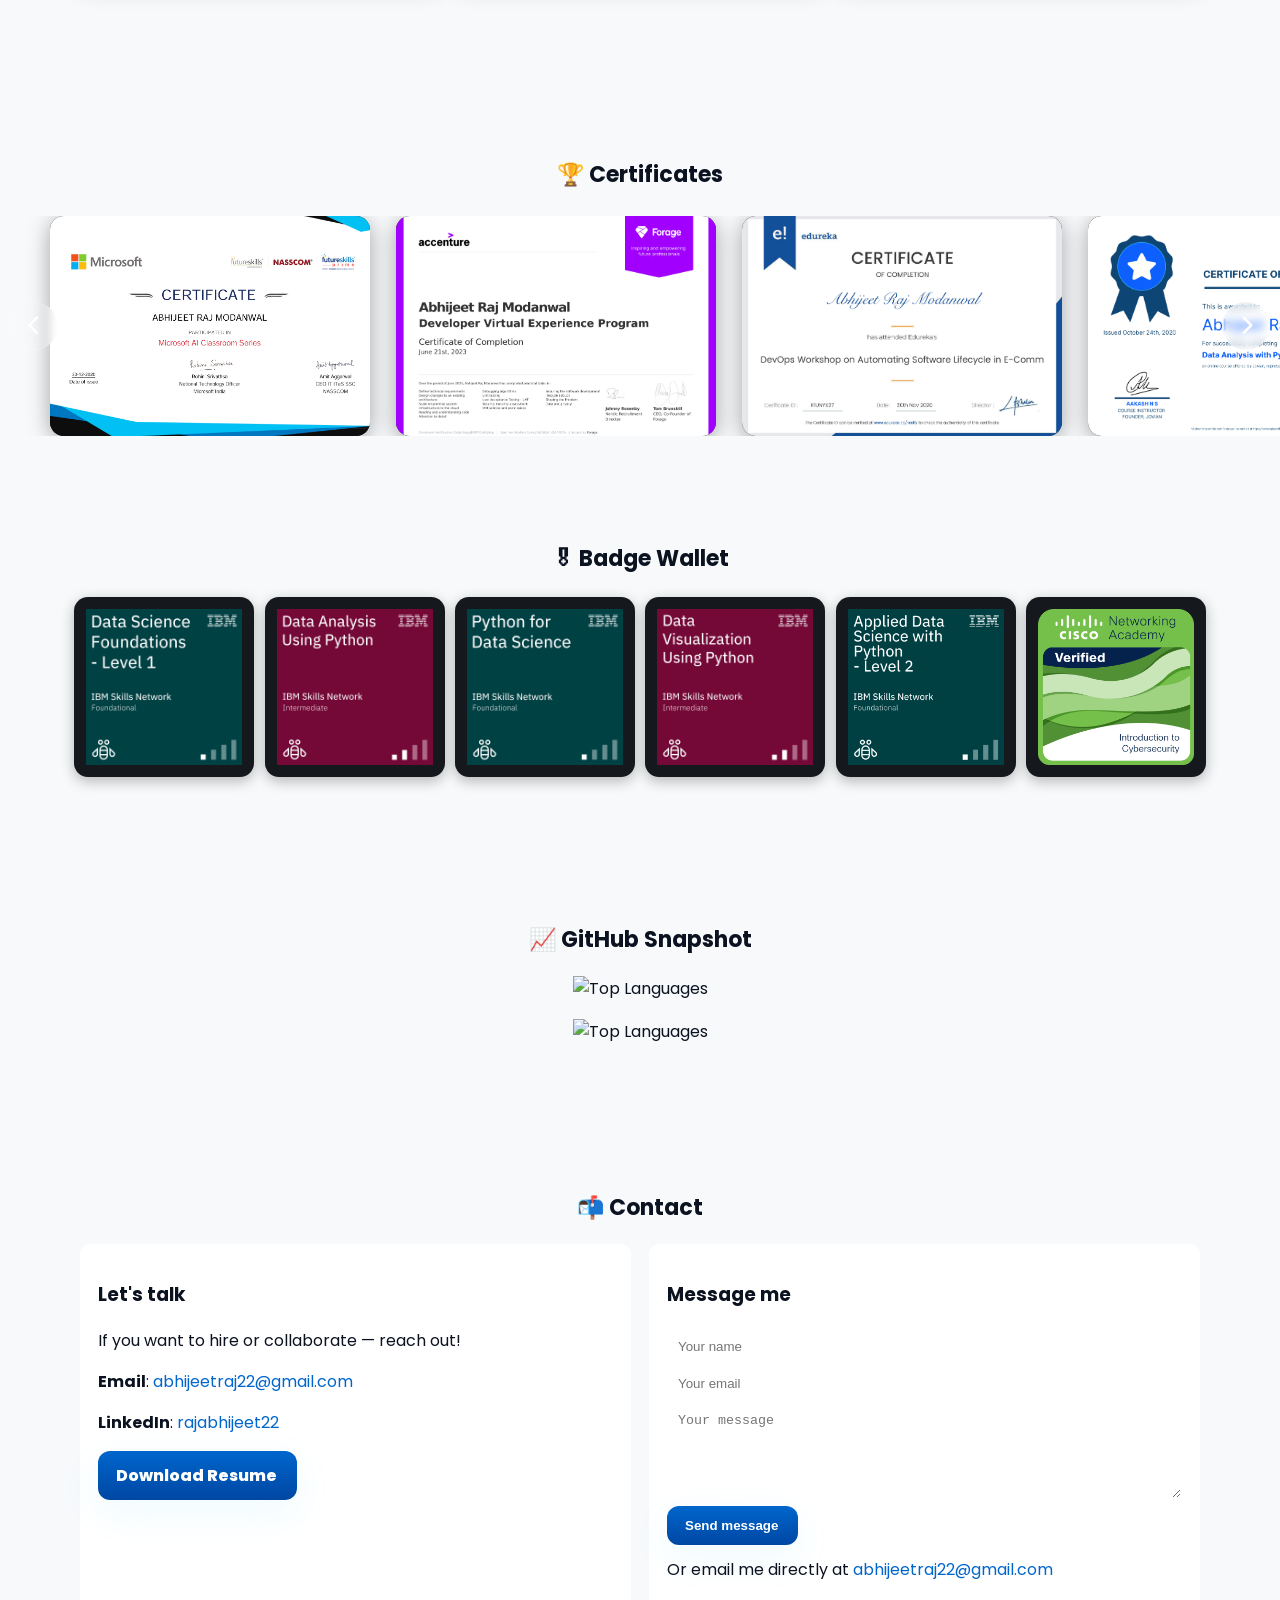
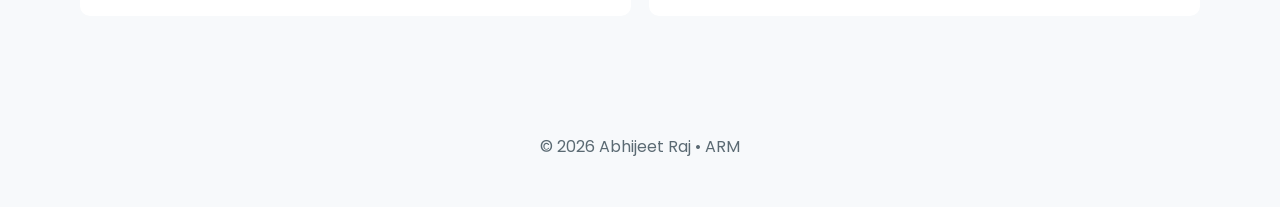
==== commit eda4f61f: "Update index.html" ====
--- a/index.html
+++ b/index.html
@@ -291,6 +291,8 @@
     <h2 class="section-title">📈 GitHub Snapshot</h2>
     <div class="stats-row" align="center">
       <img src="https://github-readme-stats-fast.vercel.app/api/top-langs?username=abhijeetraj22&layout=compact&theme=dark" alt="Top Languages" loading="lazy" referrerpolicy="no-referrer"/>
+    </div>
+    <div class="stats-row" align="center">
       <img src="https://github-readme-stats.vercel.app/api/top-langs/?username=abhijeetraj22&layout=compact&theme=dark" alt="Top Languages" loading="lazy" referrerpolicy="no-referrer"/>
     </div>
   </section>
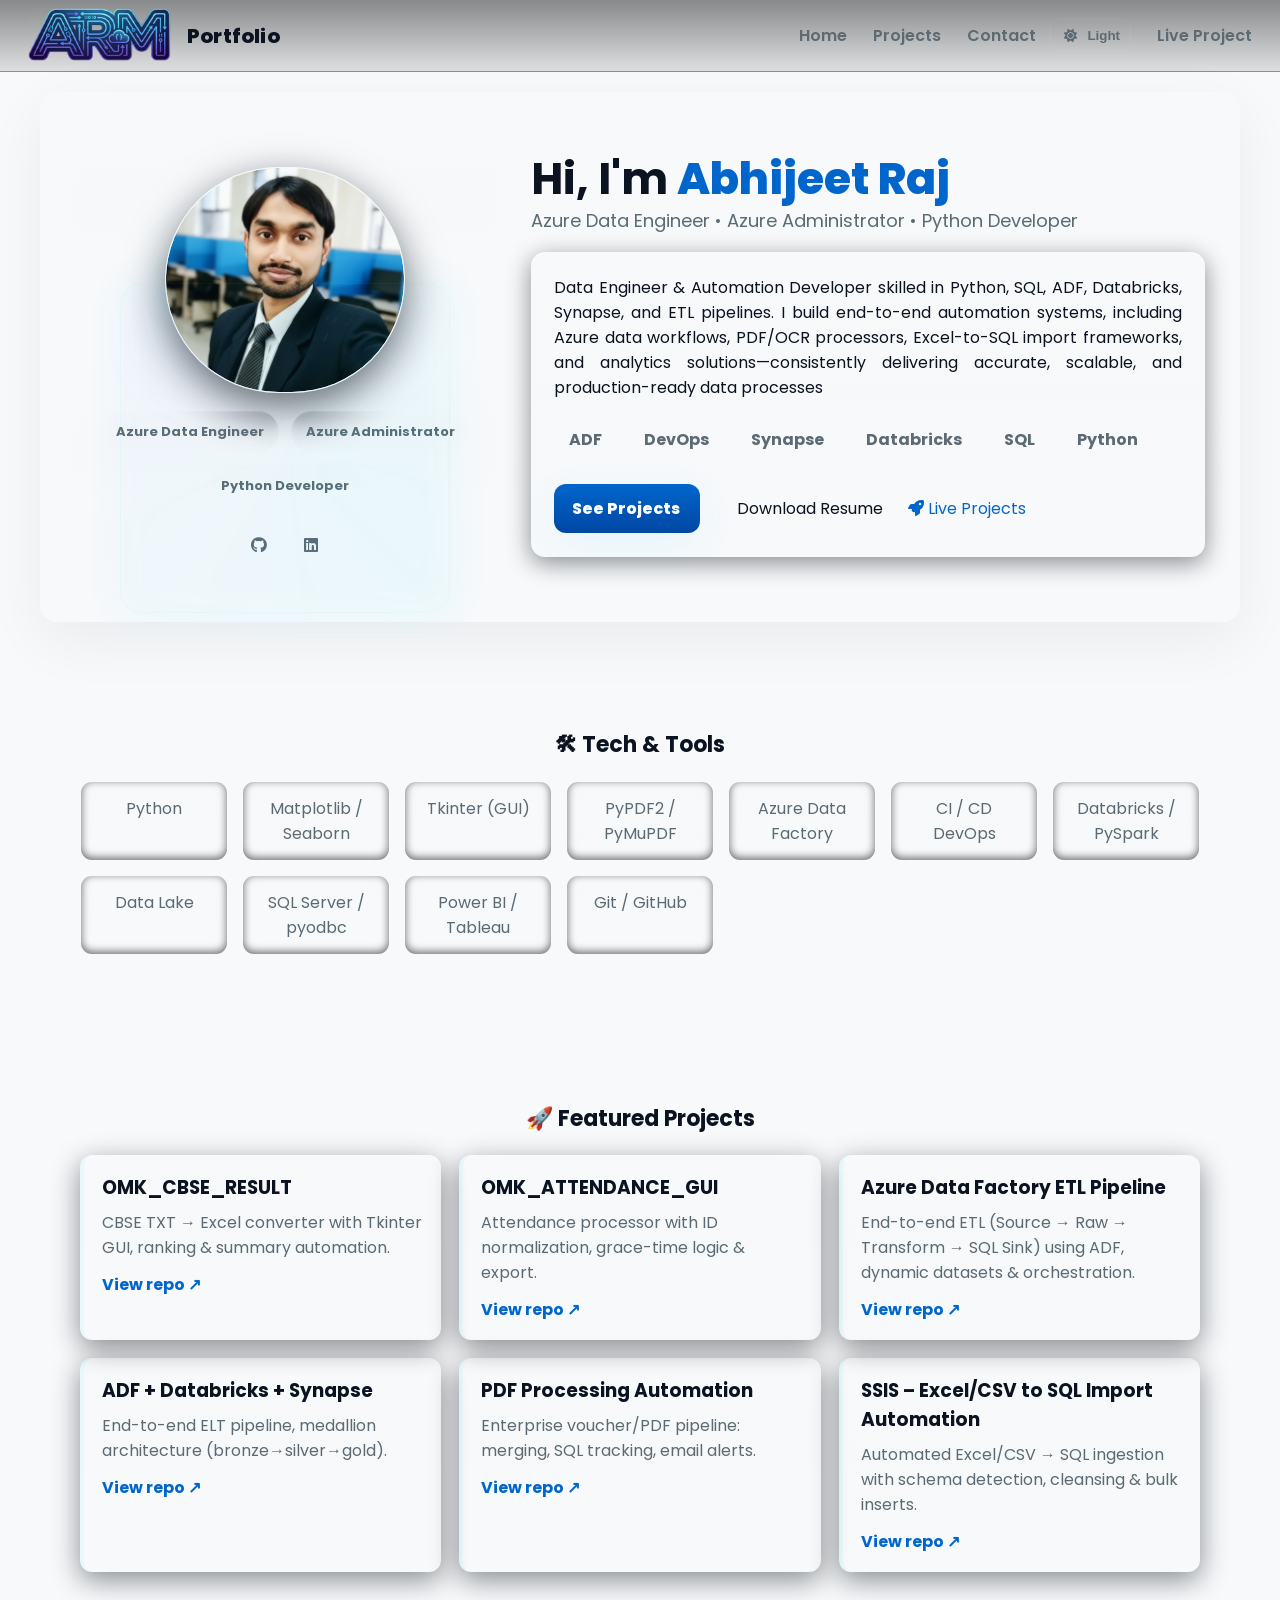
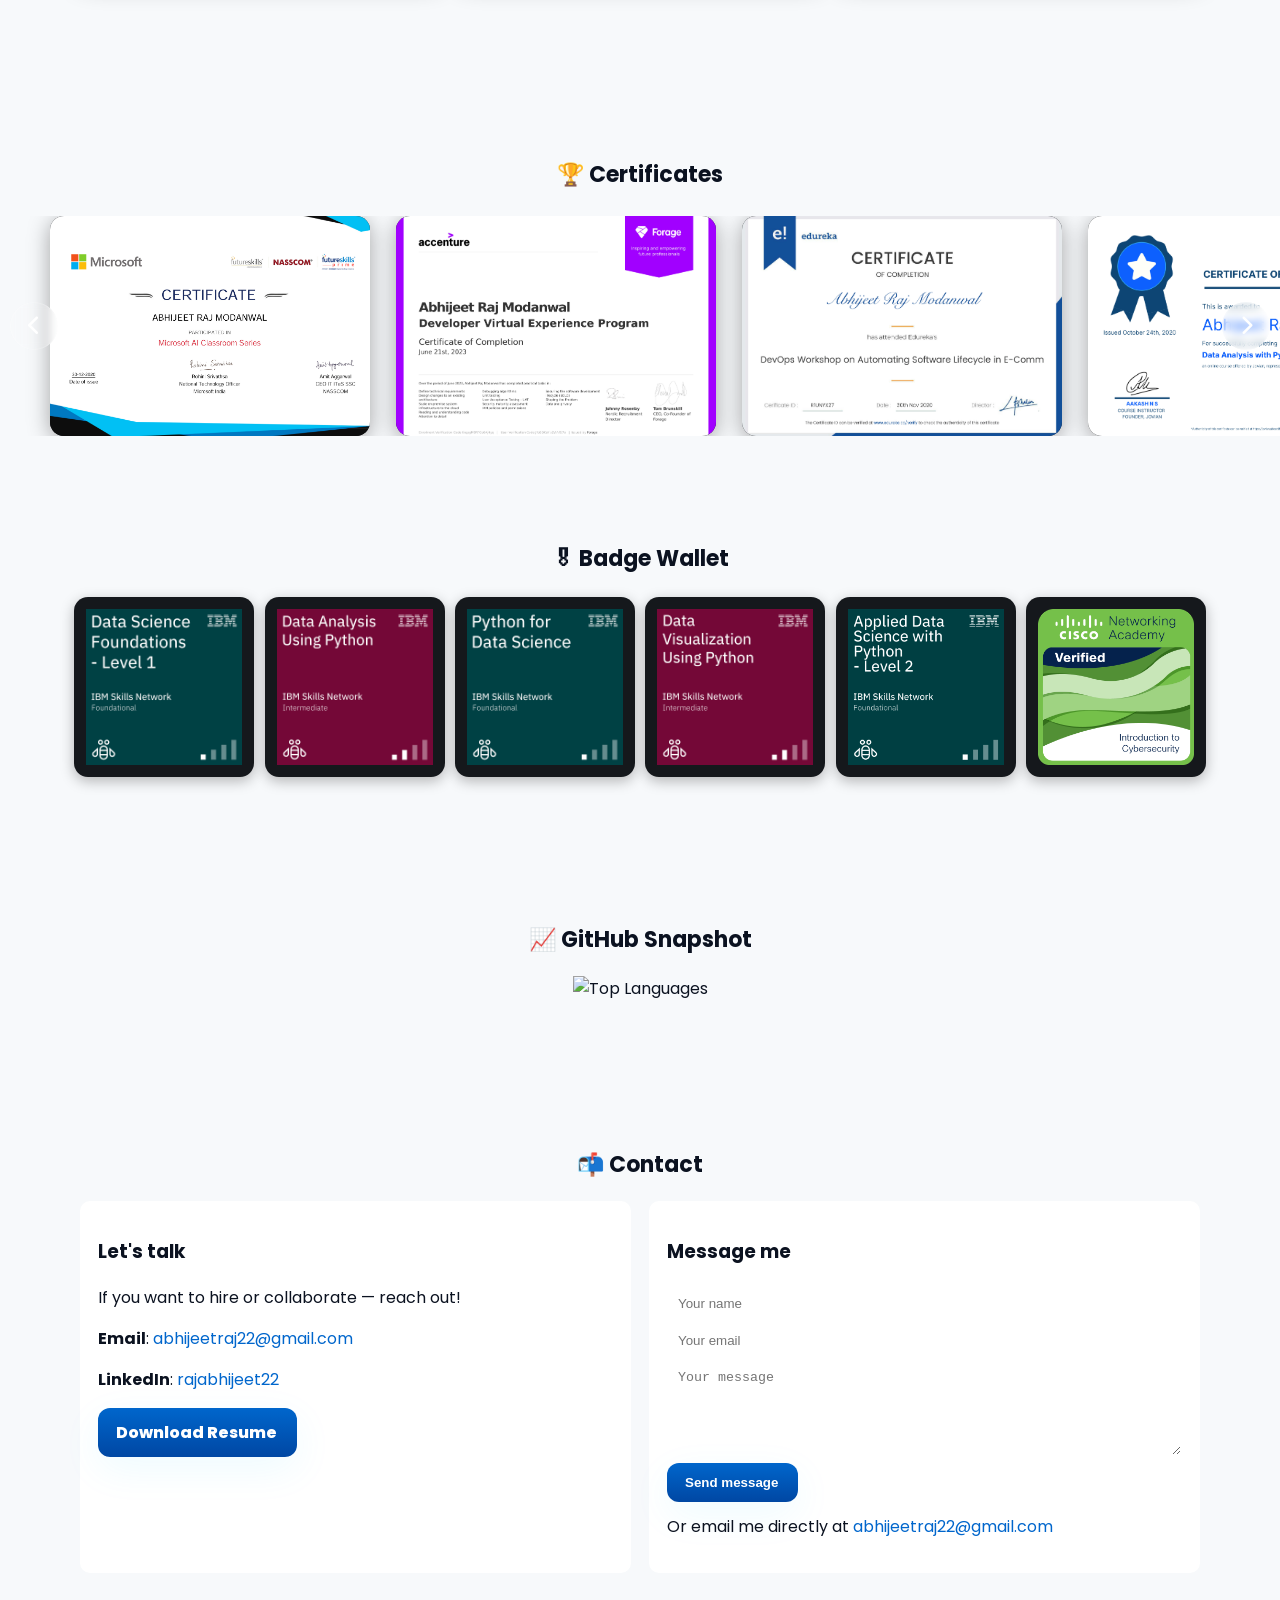
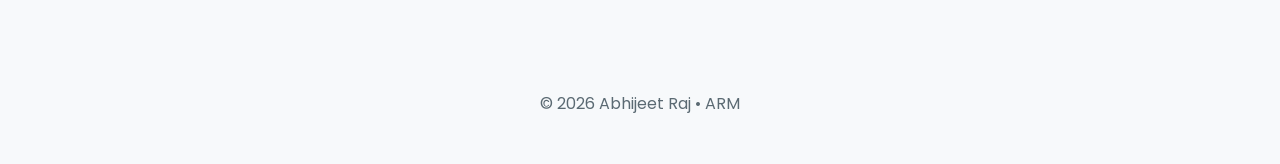
==== commit 6df847fc: "Update index.html" ====
--- a/index.html
+++ b/index.html
@@ -285,15 +285,18 @@
   <span class="close-modal">&times;</span>
   <img class="modal-content" id="modal-img">
 </div>
-
   <!-- GitHub Stats -->
   <section class="section container">
     <h2 class="section-title">📈 GitHub Snapshot</h2>
+  
     <div class="stats-row" align="center">
-      <img src="https://github-readme-stats-fast.vercel.app/api/top-langs?username=abhijeetraj22&layout=compact&theme=dark" alt="Top Languages" loading="lazy" referrerpolicy="no-referrer"/>
-    </div>
-    <div class="stats-row" align="center">
-      <img src="https://github-readme-stats.vercel.app/api/top-langs/?username=abhijeetraj22&layout=compact&theme=dark" alt="Top Languages" loading="lazy" referrerpolicy="no-referrer"/>
+      <img
+        src="https://github-readme-stats.vercel.app/api/top-langs/?username=abhijeetraj22&layout=compact&theme=dark"
+        alt="Top Languages"
+        loading="lazy"
+        referrerpolicy="no-referrer"
+        onerror="this.onerror=null; this.src='https://github-readme-stats-fast.vercel.app/api/top-langs?username=abhijeetraj22&layout=compact&theme=dark';"
+      />
     </div>
   </section>
 
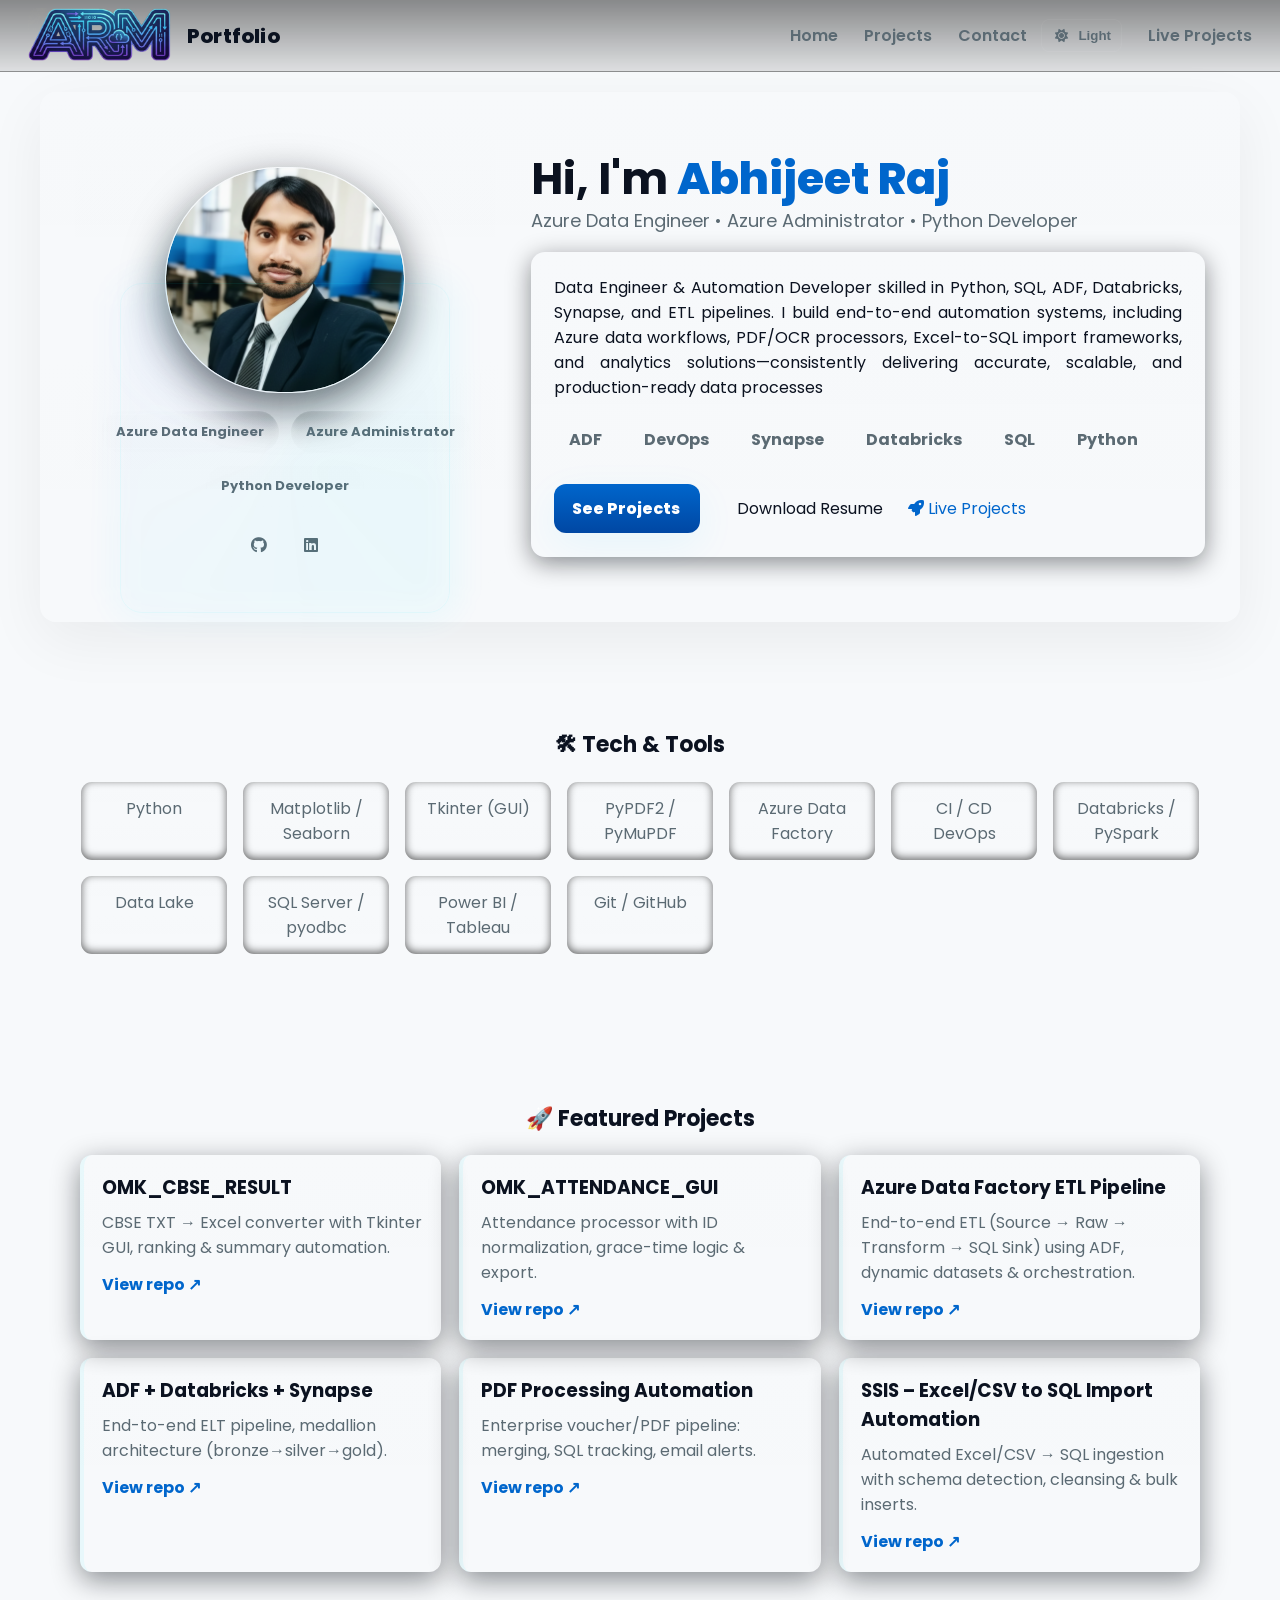
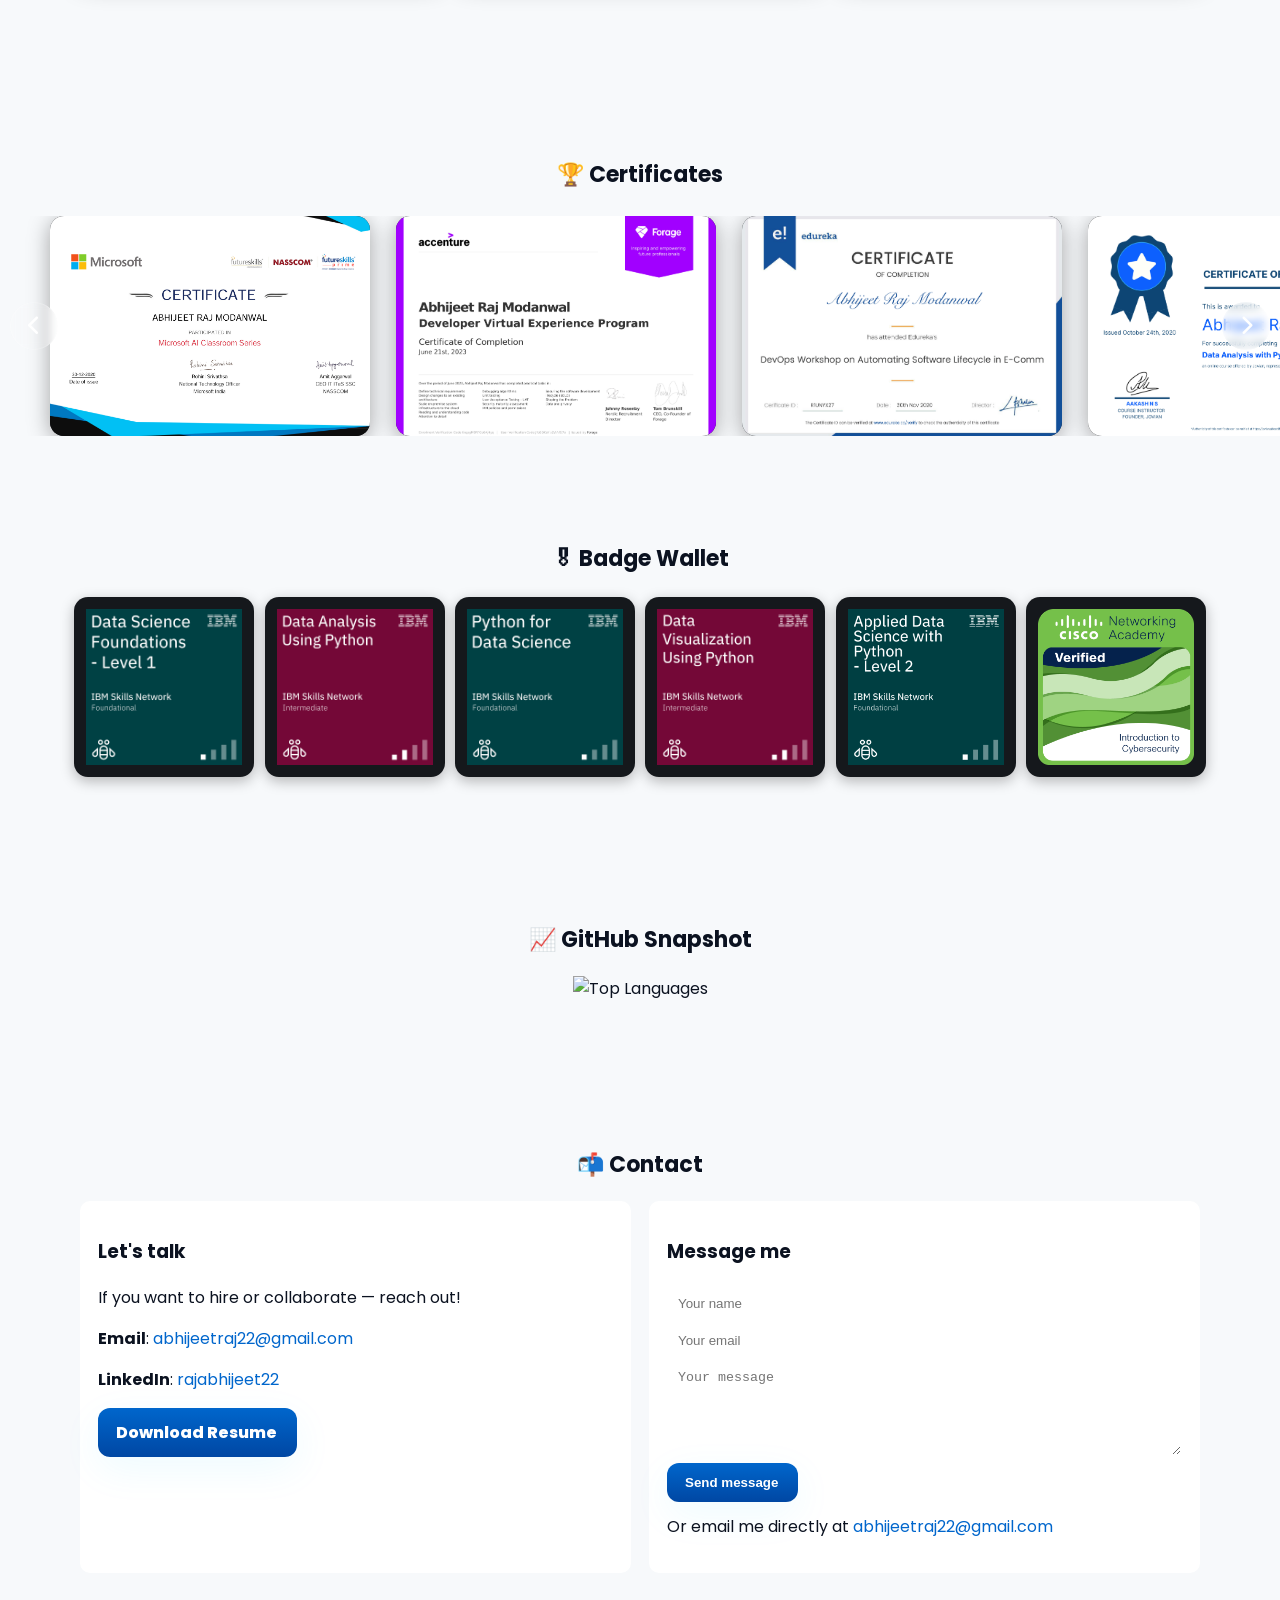
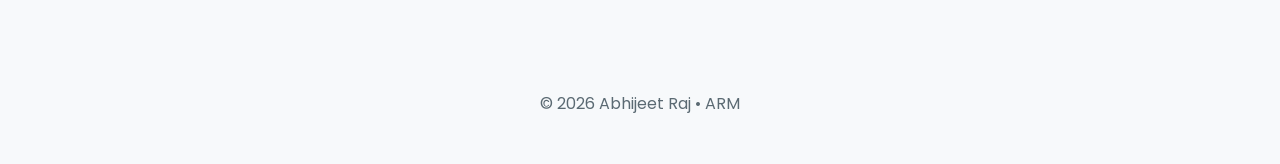
==== commit 15abf7c9: "Update index.html" ====
--- a/index.html
+++ b/index.html
@@ -69,7 +69,7 @@
         <span id="theme-text" style="font-weight:700">Dark</span>
       </button>
 
-      <a role="menuitem" href="https://abhijeetraj22.github.io/live_projects/">Live Project</a>
+      <a role="menuitem" href="https://abhijeetraj22.github.io/live_projects/">Live Projects</a>
     </div>
   </nav>
 
